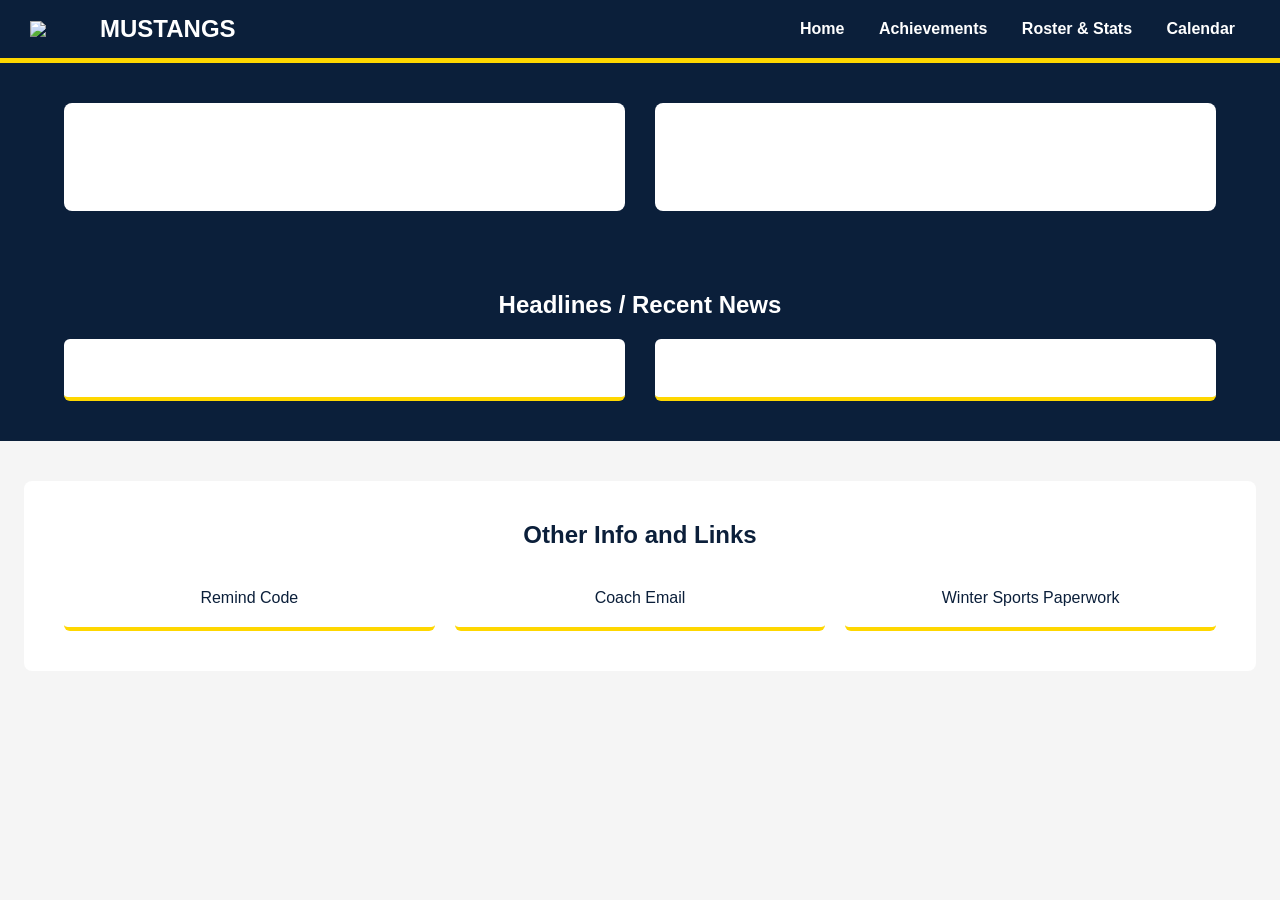
==== index.html @ b6c2684f "bone of site" ====
<!DOCTYPE html>
<html>
<head>
  <title>Mustang Wrestling</title>
  <link rel="stylesheet" href="style.css">
</head>
<body>

<div class="navbar">
  <div class="logo">
    <img src="logo.png">
    <h2>MUSTANGS</h2>
  </div>
  <div class="nav-links">
    <a href="index.html">Home</a>
    <a href="achievements.html">Achievements</a>
    <a href="roster.html">Roster & Stats</a>
    <a href="calendar.html">Calendar</a>
  </div>
</div>

<div class="section dark">
  <div class="container grid-2">
    <div class="card">
      <h2>Coach of the Year</h2>
    </div>
    <div class="card">
      <h3>Picture</h3>
    </div>
  </div>
</div>

<div class="section dark">
  <div class="container">
    <h2 style="text-align:center;">Headlines / Recent News</h2>
    <div class="grid-2" style="margin-top:20px;">
      <div class="btn">Records</div>
      <div class="btn">Team Achievements</div>
    </div>
  </div>
</div>

<div class="section">
  <div class="container card">
    <h2 style="text-align:center;">Other Info and Links</h2>
    <div class="grid-3" style="margin-top:20px;">
      <div class="btn">Remind Code</div>
      <div class="btn">Coach Email</div>
      <div class="btn">Winter Sports Paperwork</div>
    </div>
  </div>
</div>

</body>
</html>
---- style.css ----
/* ===== GLOBAL ===== */
body {
  margin: 0;
  font-family: Arial, sans-serif;
  background: #f5f5f5;
  color: #0b1f3a;
}

h1, h2, h3 {
  margin: 0;
}

.container {
  width: 90%;
  margin: auto;
}

/* ===== NAVBAR ===== */
.navbar {
  background: #0b1f3a;
  color: white;
  display: flex;
  align-items: center;
  justify-content: space-between;
  padding: 15px 30px;
  border-bottom: 5px solid gold;
}

.logo {
  display: flex;
  align-items: center;
  gap: 10px;
}

.logo img {
  width: 60px;
}

.nav-links a {
  color: white;
  margin: 0 15px;
  text-decoration: none;
  font-weight: bold;
}

.nav-links a:hover {
  color: gold;
}

/* ===== BUTTONS ===== */
.btn {
  background: white;
  padding: 20px;
  text-align: center;
  border-radius: 6px;
  border-bottom: 4px solid gold;
  cursor: pointer;
  transition: 0.2s;
}

.btn:hover {
  transform: translateY(-3px);
}

/* ===== SECTIONS ===== */
.section {
  padding: 40px 0;
}

.dark {
  background: #0b1f3a;
  color: white;
}

.card {
  background: white;
  padding: 40px;
  border-radius: 8px;
}

/* ===== GRID ===== */
.grid-2 {
  display: grid;
  grid-template-columns: 1fr 1fr;
  gap: 30px;
}

.grid-3 {
  display: grid;
  grid-template-columns: repeat(3, 1fr);
  gap: 20px;
}

.grid-4 {
  display: grid;
  grid-template-columns: repeat(4, 1fr);
  gap: 20px;
}

/* ===== CALENDAR ===== */
.calendar {
  display: grid;
  grid-template-columns: repeat(7, 1fr);
  border: 2px solid gold;
}

.calendar div {
  border: 1px solid #ccc;
  height: 100px;
}

.calendar .header {
  background: #0b1f3a;
  color: white;
  text-align: center;
  line-height: 50px;
  height: 50px;
}
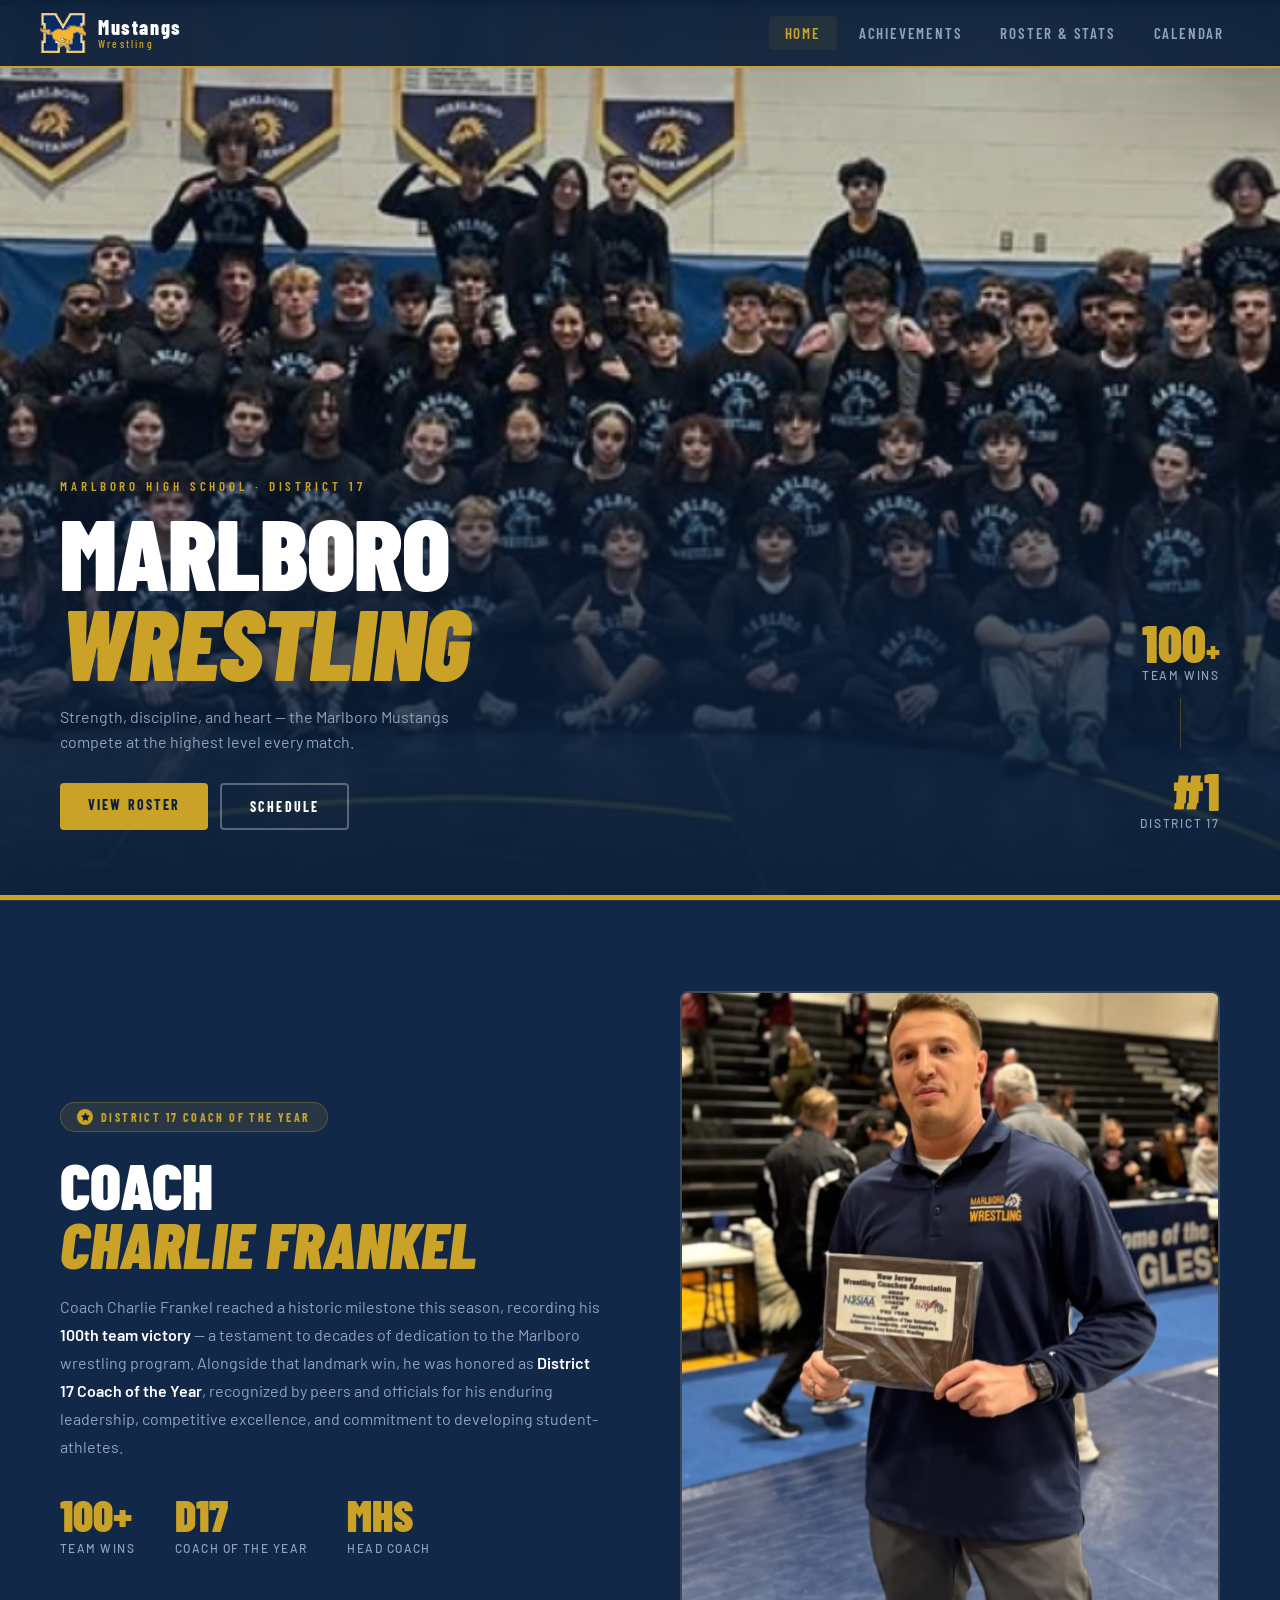
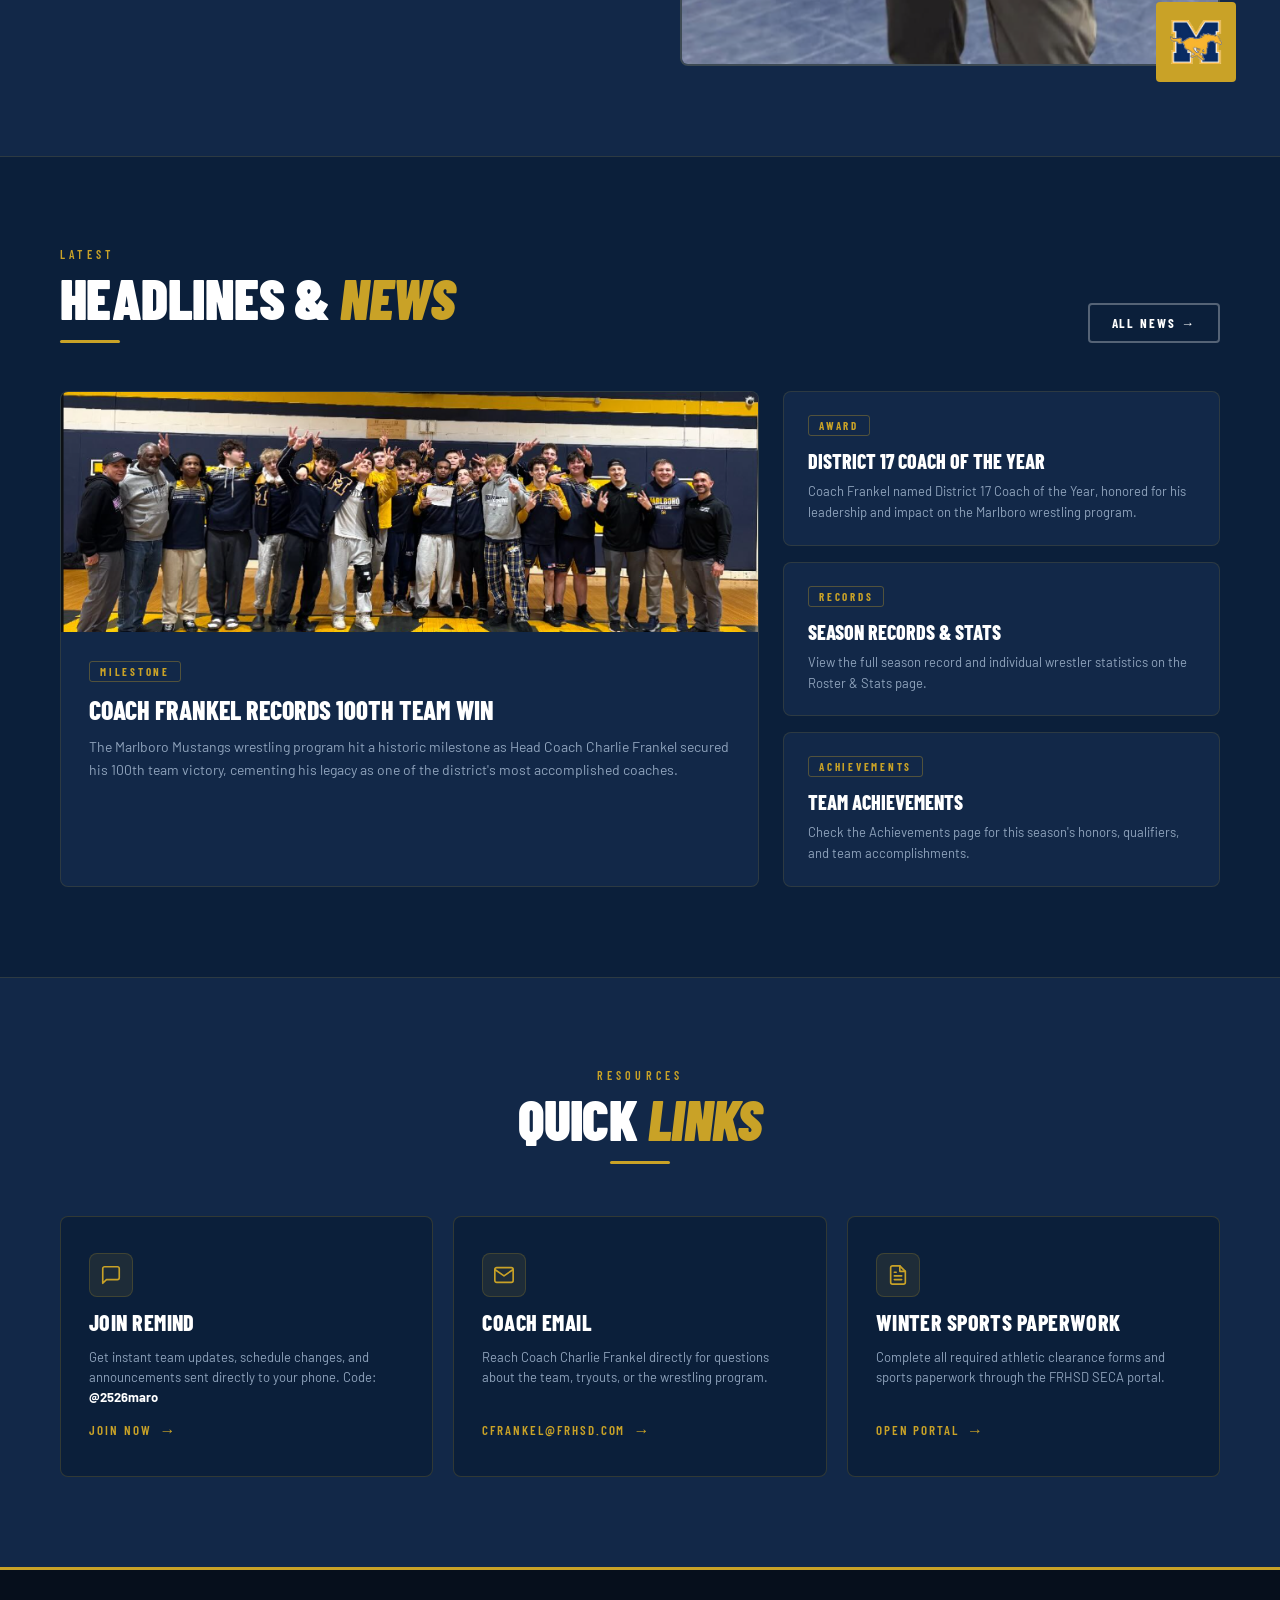
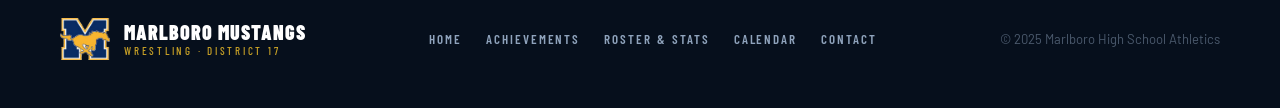
==== commit df58944b: "VERY LATE home and achieveemtn commit" ====
--- a/index.html
+++ b/index.html
@@ -1,55 +1,318 @@
-<!DOCTYPE html>
-<html>
-<head>
-  <title>Mustang Wrestling</title>
-  <link rel="stylesheet" href="style.css">
-</head>
-<body>
-
-<div class="navbar">
-  <div class="logo">
-    <img src="logo.png">
-    <h2>MUSTANGS</h2>
-  </div>
-  <div class="nav-links">
-    <a href="index.html">Home</a>
-    <a href="achievements.html">Achievements</a>
-    <a href="roster.html">Roster & Stats</a>
-    <a href="calendar.html">Calendar</a>
-  </div>
-</div>
-
-<div class="section dark">
-  <div class="container grid-2">
-    <div class="card">
-      <h2>Coach of the Year</h2>
-    </div>
-    <div class="card">
-      <h3>Picture</h3>
-    </div>
-  </div>
-</div>
-
-<div class="section dark">
-  <div class="container">
-    <h2 style="text-align:center;">Headlines / Recent News</h2>
-    <div class="grid-2" style="margin-top:20px;">
-      <div class="btn">Records</div>
-      <div class="btn">Team Achievements</div>
-    </div>
-  </div>
-</div>
-
-<div class="section">
-  <div class="container card">
-    <h2 style="text-align:center;">Other Info and Links</h2>
-    <div class="grid-3" style="margin-top:20px;">
-      <div class="btn">Remind Code</div>
-      <div class="btn">Coach Email</div>
-      <div class="btn">Winter Sports Paperwork</div>
-    </div>
-  </div>
-</div>
-
-</body>
-</html>+<!doctype html>
+<html lang="en">
+  <head>
+    <meta charset="UTF-8" />
+    <meta name="viewport" content="width=device-width, initial-scale=1.0" />
+    <title>Marlboro Mustangs Wrestling</title>
+    <link rel="icon" href="mustangslogo.png" />
+    <link rel="preconnect" href="https://fonts.googleapis.com" />
+    <link rel="preconnect" href="https://fonts.gstatic.com" crossorigin />
+    <link
+      href="https://fonts.googleapis.com/css2?family=Barlow+Condensed:ital,wght@0,400;0,600;0,700;0,800;0,900;1,700&family=Barlow:wght@400;500;600&display=swap"
+      rel="stylesheet"
+    />
+    <link rel="stylesheet" href="style.css" />
+  </head>
+  <body>
+    <!-- NAVBAR -->
+    <header class="navbar">
+      <a class="nav-logo" href="index.html">
+        <img src="mustangslogo.png" alt="Marlboro Mustangs logo" />
+        <div class="nav-logo-text">
+          Mustangs
+          <span>Wrestling</span>
+        </div>
+      </a>
+      <nav class="nav-links">
+        <a href="index.html" class="active">Home</a>
+        <a href="achievements.html">Achievements</a>
+        <a href="roster.html">Roster &amp; Stats</a>
+        <a href="calendar.html">Calendar</a>
+      </nav>
+    </header>
+
+    <!-- HERO -->
+    <section class="hero">
+      <!--
+    REPLACE: swap src below with your hero/team photo path.
+    The team photo (1776652568587_image.png) works great here.
+    Example: <img class="hero-img" src="1776652568587_image.png" alt="Marlboro Wrestling team">
+  -->
+      <img
+        class="hero-img"
+        src="teamphoto.png"
+        alt="Marlboro Mustangs Wrestling team"
+      />
+      <div class="hero-gradient"></div>
+      <div class="hero-accent"></div>
+
+      <div class="hero-content">
+        <div class="hero-left">
+          <p class="hero-eyebrow">Marlboro High School · District 17</p>
+          <h1 class="hero-title">
+            Marlboro<br />
+            <em>Wrestling</em>
+          </h1>
+          <p class="hero-sub">
+            Strength, discipline, and heart — the Marlboro Mustangs compete at
+            the highest level every match.
+          </p>
+          <div class="hero-buttons">
+            <a href="roster.html" class="btn-gold">View Roster</a>
+            <a href="calendar.html" class="btn-outline">Schedule</a>
+          </div>
+        </div>
+
+        <div class="hero-right">
+          <div class="hero-stat">
+            <div class="hero-stat-num">
+              100<span style="font-size: 32px">+</span>
+            </div>
+            <div class="hero-stat-label">Team Wins</div>
+          </div>
+          <div class="hero-divider"></div>
+          <div class="hero-stat">
+            <div class="hero-stat-num">#1</div>
+            <div class="hero-stat-label">District 17</div>
+          </div>
+        </div>
+      </div>
+    </section>
+
+    <!-- COACH SECTION -->
+    <section class="section coach-section">
+      <div class="coach-inner">
+        <div class="coach-copy">
+          <div class="coach-badge">
+            <div class="badge-icon">
+              <svg width="9" height="9" viewBox="0 0 9 9" fill="none">
+                <polygon
+                  points="4.5,0.5 5.8,3.3 9,3.7 6.7,5.9 7.3,9 4.5,7.5 1.7,9 2.3,5.9 0,3.7 3.2,3.3"
+                  fill="#0b1f3a"
+                />
+              </svg>
+            </div>
+            <span class="coach-badge-text">District 17 Coach of the Year</span>
+          </div>
+
+          <h2 class="coach-name">Coach<br /><em>Charlie Frankel</em></h2>
+
+          <p class="coach-bio">
+            Coach Charlie Frankel reached a historic milestone this season,
+            recording his
+            <strong>100th team victory</strong> — a testament to decades of
+            dedication to the Marlboro wrestling program. Alongside that
+            landmark win, he was honored as
+            <strong>District 17 Coach of the Year</strong>, recognized by peers
+            and officials for his enduring leadership, competitive excellence,
+            and commitment to developing student-athletes.
+          </p>
+
+          <div class="coach-stats">
+            <div class="coach-stat">
+              <div class="coach-stat-num">100+</div>
+              <div class="coach-stat-label">Team Wins</div>
+            </div>
+            <div class="coach-stat">
+              <div class="coach-stat-num">D17</div>
+              <div class="coach-stat-label">Coach of the Year</div>
+            </div>
+            <div class="coach-stat">
+              <div class="coach-stat-num">MHS</div>
+              <div class="coach-stat-label">Head Coach</div>
+            </div>
+          </div>
+        </div>
+
+        <div class="coach-img-wrap">
+          <div class="coach-img-frame">
+            <!--
+          REPLACE: Add coach photo here.
+          Example: <img src="coach-frankel.jpg" alt="Coach Charlie Frankel">
+          Until then, placeholder is shown.
+        -->
+            <img src="COTY2.png" alt="Coach Charlie Frankel" />
+          </div>
+          <div class="coach-corner">
+            <img src="mustangslogo.png" alt="Mustangs logo" />
+          </div>
+        </div>
+      </div>
+    </section>
+
+    <!-- NEWS / HEADLINES SECTION -->
+    <section class="section news-section">
+      <div class="news-inner">
+        <div class="news-header">
+          <div>
+            <p class="section-label">Latest</p>
+            <h2 class="section-heading">Headlines &amp; <em>News</em></h2>
+            <div class="gold-rule"></div>
+          </div>
+          <a
+            href="achievements.html"
+            class="btn-outline"
+            style="font-size: 13px; padding: 10px 22px"
+            >All News →</a
+          >
+        </div>
+
+        <div class="news-grid">
+          <!-- MAIN STORY -->
+          <div class="news-card">
+            <img class="news-card-img" src="100.png" alt="Team celebrating" />
+            <div class="news-card-body">
+              <span class="news-tag">Milestone</span>
+              <h3 class="news-card-title">
+                Coach Frankel Records 100th Team Win
+              </h3>
+              <p class="news-card-desc">
+                The Marlboro Mustangs wrestling program hit a historic milestone
+                as Head Coach Charlie Frankel secured his 100th team victory,
+                cementing his legacy as one of the district's most accomplished
+                coaches.
+              </p>
+            </div>
+          </div>
+
+          <!-- SIDE STORIES -->
+          <div class="news-side">
+            <div class="news-small">
+              <span class="news-tag">Award</span>
+              <h3 class="news-small-title">District 17 Coach of the Year</h3>
+              <p class="news-small-desc">
+                Coach Frankel named District 17 Coach of the Year, honored for
+                his leadership and impact on the Marlboro wrestling program.
+              </p>
+            </div>
+
+            <div class="news-small">
+              <span class="news-tag">Records</span>
+              <h3 class="news-small-title">Season Records &amp; Stats</h3>
+              <p class="news-small-desc">
+                <!--
+              REPLACE: Add season record here. E.g. "The Mustangs finished the season 14-3 with..."
+            -->
+                View the full season record and individual wrestler statistics
+                on the Roster &amp; Stats page.
+              </p>
+            </div>
+
+            <div class="news-small">
+              <span class="news-tag">Achievements</span>
+              <h3 class="news-small-title">Team Achievements</h3>
+              <p class="news-small-desc">
+                <!--
+              REPLACE: Add team achievements. E.g. "Three Mustangs qualified for states..."
+            -->
+                Check the Achievements page for this season's honors,
+                qualifiers, and team accomplishments.
+              </p>
+            </div>
+          </div>
+        </div>
+      </div>
+    </section>
+
+    <!-- LINKS SECTION -->
+    <section class="section links-section">
+      <div class="links-inner">
+        <div class="links-header">
+          <p class="section-label">Resources</p>
+          <h2 class="section-heading">Quick <em>Links</em></h2>
+          <div class="gold-rule" style="margin: 16px auto 0"></div>
+        </div>
+
+        <div class="links-grid">
+          <!-- REMIND -->
+          <a
+            class="link-card"
+            href="https://www.remind.com/join/2526maro"
+            target="_blank"
+            rel="noopener"
+          >
+            <div class="link-icon">
+              <svg viewBox="0 0 24 24">
+                <path
+                  d="M21 15a2 2 0 0 1-2 2H7l-4 4V5a2 2 0 0 1 2-2h14a2 2 0 0 1 2 2z"
+                />
+              </svg>
+            </div>
+            <div class="link-title">Join Remind</div>
+            <p class="link-desc">
+              Get instant team updates, schedule changes, and announcements sent
+              directly to your phone. Code:
+              <strong style="color: var(--white)">@2526maro</strong>
+            </p>
+            <span class="link-arrow">Join Now</span>
+          </a>
+
+          <!-- COACH EMAIL -->
+          <a class="link-card" href="mailto:cfrankel@frhsd.com">
+            <div class="link-icon">
+              <svg viewBox="0 0 24 24">
+                <path
+                  d="M4 4h16c1.1 0 2 .9 2 2v12c0 1.1-.9 2-2 2H4c-1.1 0-2-.9-2-2V6c0-1.1.9-2 2-2z"
+                />
+                <polyline points="22,6 12,13 2,6" />
+              </svg>
+            </div>
+            <div class="link-title">Coach Email</div>
+            <p class="link-desc">
+              Reach Coach Charlie Frankel directly for questions about the team,
+              tryouts, or the wrestling program.
+            </p>
+            <span class="link-arrow">cfrankel@frhsd.com</span>
+          </a>
+
+          <!-- PAPERWORK -->
+          <a
+            class="link-card"
+            href="https://sites.google.com/frhsd.com/frhsdsecasite/home"
+            target="_blank"
+            rel="noopener"
+          >
+            <div class="link-icon">
+              <svg viewBox="0 0 24 24">
+                <path
+                  d="M14 2H6a2 2 0 0 0-2 2v16a2 2 0 0 0 2 2h12a2 2 0 0 0 2-2V8z"
+                />
+                <polyline points="14 2 14 8 20 8" />
+                <line x1="16" y1="13" x2="8" y2="13" />
+                <line x1="16" y1="17" x2="8" y2="17" />
+                <polyline points="10 9 9 9 8 9" />
+              </svg>
+            </div>
+            <div class="link-title">Winter Sports Paperwork</div>
+            <p class="link-desc">
+              Complete all required athletic clearance forms and sports
+              paperwork through the FRHSD SECA portal.
+            </p>
+            <span class="link-arrow">Open Portal</span>
+          </a>
+        </div>
+      </div>
+    </section>
+
+    <!-- FOOTER -->
+    <footer class="footer">
+      <div class="footer-brand">
+        <img src="mustangslogo.png" alt="Mustangs logo" />
+        <div class="footer-brand-text">
+          <div class="footer-brand-name">Marlboro Mustangs</div>
+          <div class="footer-brand-sub">Wrestling · District 17</div>
+        </div>
+      </div>
+
+      <nav class="footer-links">
+        <a href="index.html">Home</a>
+        <a href="achievements.html">Achievements</a>
+        <a href="roster.html">Roster &amp; Stats</a>
+        <a href="calendar.html">Calendar</a>
+        <a href="mailto:cfrankel@frhsd.com">Contact</a>
+      </nav>
+
+      <p class="footer-copy">&copy; 2025 Marlboro High School Athletics</p>
+    </footer>
+  </body>
+</html>
--- a/style.css
+++ b/style.css
@@ -1,118 +1,756 @@
-/* ===== GLOBAL ===== */
-body {
-  margin: 0;
-  font-family: Arial, sans-serif;
-  background: #f5f5f5;
-  color: #0b1f3a;
-}
-
-h1, h2, h3 {
-  margin: 0;
-}
-
-.container {
-  width: 90%;
-  margin: auto;
-}
-
-/* ===== NAVBAR ===== */
-.navbar {
-  background: #0b1f3a;
-  color: white;
-  display: flex;
-  align-items: center;
-  justify-content: space-between;
-  padding: 15px 30px;
-  border-bottom: 5px solid gold;
-}
-
-.logo {
-  display: flex;
-  align-items: center;
-  gap: 10px;
-}
-
-.logo img {
-  width: 60px;
-}
-
-.nav-links a {
-  color: white;
-  margin: 0 15px;
-  text-decoration: none;
-  font-weight: bold;
-}
-
-.nav-links a:hover {
-  color: gold;
-}
-
-/* ===== BUTTONS ===== */
-.btn {
-  background: white;
-  padding: 20px;
-  text-align: center;
-  border-radius: 6px;
-  border-bottom: 4px solid gold;
-  cursor: pointer;
-  transition: 0.2s;
-}
-
-.btn:hover {
-  transform: translateY(-3px);
-}
-
-/* ===== SECTIONS ===== */
-.section {
-  padding: 40px 0;
-}
-
-.dark {
-  background: #0b1f3a;
-  color: white;
-}
-
-.card {
-  background: white;
-  padding: 40px;
-  border-radius: 8px;
-}
-
-/* ===== GRID ===== */
-.grid-2 {
-  display: grid;
-  grid-template-columns: 1fr 1fr;
-  gap: 30px;
-}
-
-.grid-3 {
-  display: grid;
-  grid-template-columns: repeat(3, 1fr);
-  gap: 20px;
-}
-
-.grid-4 {
-  display: grid;
-  grid-template-columns: repeat(4, 1fr);
-  gap: 20px;
-}
-
-/* ===== CALENDAR ===== */
-.calendar {
-  display: grid;
-  grid-template-columns: repeat(7, 1fr);
-  border: 2px solid gold;
-}
-
-.calendar div {
-  border: 1px solid #ccc;
-  height: 100px;
-}
-
-.calendar .header {
-  background: #0b1f3a;
-  color: white;
-  text-align: center;
-  line-height: 50px;
-  height: 50px;
-}+ *, *::before, *::after { box-sizing: border-box; margin: 0; padding: 0; }
+
+    :root {
+      --navy: #0b1f3a;
+      --navy-mid: #122848;
+      --navy-light: #1a3560;
+      --gold: #C9A227;
+      --gold-bright: #F5C842;
+      --gold-dim: #a07d10;
+      --white: #ffffff;
+      --off-white: #f4f1ea;
+      --text-muted: #8fa3bc;
+    }
+
+    html { scroll-behavior: smooth; }
+
+    body {
+      font-family: 'Barlow', sans-serif;
+      background: var(--navy);
+      color: var(--white);
+      overflow-x: hidden;
+    }
+
+    /* ── NAVBAR ── */
+    .navbar {
+      position: fixed;
+      top: 0; left: 0; right: 0;
+      z-index: 100;
+      background: rgba(11, 31, 58, 0.92);
+      backdrop-filter: blur(10px);
+      border-bottom: 2px solid var(--gold);
+      display: flex;
+      align-items: center;
+      justify-content: space-between;
+      padding: 0 40px;
+      height: 68px;
+    }
+
+    .nav-logo {
+      display: flex;
+      align-items: center;
+      gap: 12px;
+      text-decoration: none;
+    }
+
+    .nav-logo img {
+      width: 46px;
+      height: 46px;
+      object-fit: contain;
+    }
+
+    .nav-logo-text {
+      font-family: 'Barlow Condensed', sans-serif;
+      font-weight: 800;
+      font-size: 20px;
+      color: var(--white);
+      letter-spacing: 0.08em;
+      line-height: 1.1;
+    }
+
+    .nav-logo-text span {
+      display: block;
+      font-size: 11px;
+      font-weight: 500;
+      color: var(--gold);
+      letter-spacing: 0.2em;
+    }
+
+    .nav-links {
+      display: flex;
+      align-items: center;
+      gap: 6px;
+    }
+
+    .nav-links a {
+      font-family: 'Barlow Condensed', sans-serif;
+      font-weight: 600;
+      font-size: 15px;
+      letter-spacing: 0.12em;
+      text-transform: uppercase;
+      color: var(--text-muted);
+      text-decoration: none;
+      padding: 8px 16px;
+      border-radius: 4px;
+      transition: color 0.2s, background 0.2s;
+    }
+
+    .nav-links a:hover, .nav-links a.active {
+      color: var(--gold);
+      background: rgba(201,162,39,0.08);
+    }
+
+    /* ── HERO ── */
+    .hero {
+      position: relative;
+      height: 100vh;
+      min-height: 600px;
+      display: flex;
+      align-items: flex-end;
+      overflow: hidden;
+    }
+
+    .hero-img {
+      position: absolute;
+      inset: 0;
+      width: 100%;
+      height: 100%;
+      object-fit: cover;
+      object-position: center top;
+    }
+
+    .hero-gradient {
+      position: absolute;
+      inset: 0;
+      background: linear-gradient(
+        to bottom,
+        rgba(11,31,58,0.3) 0%,
+        rgba(11,31,58,0.15) 40%,
+        rgba(11,31,58,0.75) 70%,
+        rgba(11,31,58,0.97) 100%
+      );
+    }
+
+    .hero-accent {
+      position: absolute;
+      bottom: 0; left: 0; right: 0;
+      height: 5px;
+      background: var(--gold);
+    }
+
+    .hero-content {
+      position: relative;
+      z-index: 2;
+      width: 100%;
+      padding: 0 60px 70px;
+      display: flex;
+      align-items: flex-end;
+      justify-content: space-between;
+      gap: 40px;
+    }
+
+    .hero-left {}
+
+    .hero-eyebrow {
+      font-family: 'Barlow Condensed', sans-serif;
+      font-size: 13px;
+      font-weight: 600;
+      letter-spacing: 0.3em;
+      color: var(--gold);
+      text-transform: uppercase;
+      margin-bottom: 12px;
+    }
+
+    .hero-title {
+      font-family: 'Barlow Condensed', sans-serif;
+      font-size: clamp(56px, 8vw, 100px);
+      font-weight: 900;
+      line-height: 0.9;
+      text-transform: uppercase;
+      color: var(--white);
+      letter-spacing: -0.01em;
+    }
+
+    .hero-title em {
+      font-style: italic;
+      color: var(--gold);
+    }
+
+    .hero-sub {
+      font-size: 16px;
+      color: var(--text-muted);
+      margin-top: 18px;
+      max-width: 400px;
+      line-height: 1.6;
+    }
+
+    .hero-buttons {
+      display: flex;
+      gap: 12px;
+      margin-top: 28px;
+    }
+
+    .btn-gold {
+      font-family: 'Barlow Condensed', sans-serif;
+      font-size: 14px;
+      font-weight: 700;
+      letter-spacing: 0.15em;
+      text-transform: uppercase;
+      background: var(--gold);
+      color: var(--navy);
+      padding: 13px 28px;
+      border-radius: 4px;
+      text-decoration: none;
+      transition: background 0.2s, transform 0.15s;
+      display: inline-block;
+    }
+
+    .btn-gold:hover {
+      background: var(--gold-bright);
+      transform: translateY(-2px);
+    }
+
+    .btn-outline {
+      font-family: 'Barlow Condensed', sans-serif;
+      font-size: 14px;
+      font-weight: 700;
+      letter-spacing: 0.15em;
+      text-transform: uppercase;
+      background: transparent;
+      color: var(--white);
+      padding: 13px 28px;
+      border-radius: 4px;
+      border: 2px solid rgba(255,255,255,0.3);
+      text-decoration: none;
+      transition: border-color 0.2s, color 0.2s, transform 0.15s;
+      display: inline-block;
+    }
+
+    .btn-outline:hover {
+      border-color: var(--gold);
+      color: var(--gold);
+      transform: translateY(-2px);
+    }
+
+    .hero-right {
+      display: flex;
+      flex-direction: column;
+      align-items: flex-end;
+      gap: 16px;
+      flex-shrink: 0;
+    }
+
+    .hero-stat {
+      text-align: right;
+    }
+
+    .hero-stat-num {
+      font-family: 'Barlow Condensed', sans-serif;
+      font-size: 52px;
+      font-weight: 900;
+      color: var(--gold);
+      line-height: 1;
+    }
+
+    .hero-stat-label {
+      font-size: 12px;
+      font-weight: 500;
+      letter-spacing: 0.15em;
+      color: var(--text-muted);
+      text-transform: uppercase;
+    }
+
+    .hero-divider {
+      width: 1px;
+      height: 50px;
+      background: rgba(201,162,39,0.3);
+      margin: 0 auto;
+    }
+
+    /* ── SECTION BASE ── */
+    .section {
+      padding: 90px 60px;
+    }
+
+    .section-label {
+      font-family: 'Barlow Condensed', sans-serif;
+      font-size: 12px;
+      font-weight: 600;
+      letter-spacing: 0.35em;
+      color: var(--gold);
+      text-transform: uppercase;
+      margin-bottom: 10px;
+    }
+
+    .section-heading {
+      font-family: 'Barlow Condensed', sans-serif;
+      font-size: clamp(36px, 5vw, 56px);
+      font-weight: 900;
+      text-transform: uppercase;
+      line-height: 0.95;
+      color: var(--white);
+      letter-spacing: -0.01em;
+    }
+
+    .section-heading em {
+      font-style: italic;
+      color: var(--gold);
+    }
+
+    /* ── COACH SECTION ── */
+    .coach-section {
+      background: var(--navy-mid);
+      border-top: 1px solid rgba(201,162,39,0.15);
+      border-bottom: 1px solid rgba(201,162,39,0.15);
+    }
+
+    .coach-inner {
+      max-width: 1200px;
+      margin: 0 auto;
+      display: grid;
+      grid-template-columns: 1fr 1fr;
+      gap: 80px;
+      align-items: center;
+    }
+
+    .coach-badge {
+      display: inline-flex;
+      align-items: center;
+      gap: 8px;
+      background: rgba(201,162,39,0.12);
+      border: 1px solid rgba(201,162,39,0.3);
+      border-radius: 30px;
+      padding: 6px 16px;
+      margin-bottom: 24px;
+    }
+
+    .badge-icon {
+      width: 16px;
+      height: 16px;
+      background: var(--gold);
+      border-radius: 50%;
+      display: flex;
+      align-items: center;
+      justify-content: center;
+      flex-shrink: 0;
+    }
+
+    .coach-badge-text {
+      font-family: 'Barlow Condensed', sans-serif;
+      font-size: 12px;
+      font-weight: 700;
+      letter-spacing: 0.2em;
+      color: var(--gold);
+      text-transform: uppercase;
+    }
+
+    .coach-name {
+      font-family: 'Barlow Condensed', sans-serif;
+      font-size: clamp(40px, 5vw, 64px);
+      font-weight: 900;
+      text-transform: uppercase;
+      line-height: 0.92;
+      color: var(--white);
+      margin-bottom: 20px;
+    }
+
+    .coach-name em {
+      font-style: italic;
+      color: var(--gold);
+    }
+
+    .coach-bio {
+      font-size: 16px;
+      line-height: 1.75;
+      color: var(--text-muted);
+      margin-bottom: 32px;
+    }
+
+    .coach-bio strong {
+      color: var(--white);
+      font-weight: 600;
+    }
+
+    .coach-stats {
+      display: flex;
+      gap: 40px;
+    }
+
+    .coach-stat {}
+
+    .coach-stat-num {
+      font-family: 'Barlow Condensed', sans-serif;
+      font-size: 44px;
+      font-weight: 900;
+      color: var(--gold);
+      line-height: 1;
+    }
+
+    .coach-stat-label {
+      font-size: 12px;
+      font-weight: 500;
+      letter-spacing: 0.12em;
+      color: var(--text-muted);
+      text-transform: uppercase;
+      margin-top: 4px;
+    }
+
+    .coach-img-wrap {
+      position: relative;
+    }
+
+    .coach-img-frame {
+      width: 100%;
+      aspect-ratio: 4/5;
+      background: var(--navy-light);
+      border-radius: 8px;
+      overflow: hidden;
+      border: 2px solid rgba(201,162,39,0.2);
+      position: relative;
+      display: flex;
+      align-items: center;
+      justify-content: center;
+    }
+
+    .coach-img-frame img {
+      width: 100%;
+      height: 100%;
+      object-fit: cover;
+    }
+
+    .coach-placeholder {
+      text-align: center;
+      color: var(--text-muted);
+    }
+
+    .coach-placeholder svg {
+      opacity: 0.2;
+      margin-bottom: 12px;
+    }
+
+    .coach-placeholder p {
+      font-family: 'Barlow Condensed', sans-serif;
+      font-size: 14px;
+      letter-spacing: 0.15em;
+      opacity: 0.5;
+    }
+
+    .coach-corner {
+      position: absolute;
+      bottom: -16px;
+      right: -16px;
+      width: 80px;
+      height: 80px;
+      background: var(--gold);
+      border-radius: 4px;
+      display: flex;
+      align-items: center;
+      justify-content: center;
+    }
+
+    .coach-corner img {
+      width: 52px;
+      height: 52px;
+      object-fit: contain;
+    }
+
+    /* ── NEWS SECTION ── */
+    .news-section {
+      background: var(--navy);
+    }
+
+    .news-inner {
+      max-width: 1200px;
+      margin: 0 auto;
+    }
+
+    .news-header {
+      display: flex;
+      align-items: flex-end;
+      justify-content: space-between;
+      margin-bottom: 48px;
+    }
+
+    .news-grid {
+      display: grid;
+      grid-template-columns: 1.6fr 1fr;
+      gap: 24px;
+    }
+
+    .news-card {
+      background: var(--navy-mid);
+      border: 1px solid rgba(201,162,39,0.15);
+      border-radius: 8px;
+      overflow: hidden;
+      transition: border-color 0.25s, transform 0.25s;
+      cursor: pointer;
+    }
+
+    .news-card:hover {
+      border-color: rgba(201,162,39,0.5);
+      transform: translateY(-4px);
+    }
+
+    .news-card-img {
+      width: 100%;
+      height: 240px;
+      object-fit: cover;
+      display: block;
+    }
+
+    .news-card-img-placeholder {
+      width: 100%;
+      height: 240px;
+      background: var(--navy-light);
+      display: flex;
+      align-items: center;
+      justify-content: center;
+      color: var(--text-muted);
+      font-family: 'Barlow Condensed', sans-serif;
+      font-size: 13px;
+      letter-spacing: 0.15em;
+    }
+
+    .news-card-body {
+      padding: 28px;
+    }
+
+    .news-tag {
+      display: inline-block;
+      font-family: 'Barlow Condensed', sans-serif;
+      font-size: 11px;
+      font-weight: 700;
+      letter-spacing: 0.25em;
+      text-transform: uppercase;
+      color: var(--gold);
+      border: 1px solid rgba(201,162,39,0.35);
+      border-radius: 3px;
+      padding: 3px 10px;
+      margin-bottom: 14px;
+    }
+
+    .news-card-title {
+      font-family: 'Barlow Condensed', sans-serif;
+      font-size: 26px;
+      font-weight: 800;
+      text-transform: uppercase;
+      color: var(--white);
+      line-height: 1.1;
+      margin-bottom: 10px;
+    }
+
+    .news-card-desc {
+      font-size: 14px;
+      line-height: 1.65;
+      color: var(--text-muted);
+    }
+
+    .news-side {
+      display: flex;
+      flex-direction: column;
+      gap: 16px;
+    }
+
+    .news-small {
+      background: var(--navy-mid);
+      border: 1px solid rgba(201,162,39,0.15);
+      border-radius: 8px;
+      padding: 22px 24px;
+      flex: 1;
+      transition: border-color 0.25s, transform 0.25s;
+      cursor: pointer;
+    }
+
+    .news-small:hover {
+      border-color: rgba(201,162,39,0.5);
+      transform: translateY(-3px);
+    }
+
+    .news-small-title {
+      font-family: 'Barlow Condensed', sans-serif;
+      font-size: 20px;
+      font-weight: 800;
+      text-transform: uppercase;
+      color: var(--white);
+      line-height: 1.15;
+      margin-bottom: 8px;
+    }
+
+    .news-small-desc {
+      font-size: 13px;
+      line-height: 1.6;
+      color: var(--text-muted);
+    }
+
+    /* ── LINKS SECTION ── */
+    .links-section {
+      background: var(--navy-mid);
+      border-top: 1px solid rgba(201,162,39,0.15);
+    }
+
+    .links-inner {
+      max-width: 1200px;
+      margin: 0 auto;
+    }
+
+    .links-header {
+      text-align: center;
+      margin-bottom: 52px;
+    }
+
+    .links-grid {
+      display: grid;
+      grid-template-columns: repeat(3, 1fr);
+      gap: 20px;
+    }
+
+    .link-card {
+      background: var(--navy);
+      border: 1px solid rgba(201,162,39,0.2);
+      border-radius: 8px;
+      padding: 36px 28px;
+      text-decoration: none;
+      display: flex;
+      flex-direction: column;
+      gap: 12px;
+      transition: border-color 0.25s, transform 0.25s, background 0.25s;
+    }
+
+    .link-card:hover {
+      border-color: var(--gold);
+      background: rgba(201,162,39,0.05);
+      transform: translateY(-4px);
+    }
+
+    .link-icon {
+      width: 44px;
+      height: 44px;
+      background: rgba(201,162,39,0.1);
+      border-radius: 8px;
+      border: 1px solid rgba(201,162,39,0.2);
+      display: flex;
+      align-items: center;
+      justify-content: center;
+    }
+
+    .link-icon svg {
+      width: 22px;
+      height: 22px;
+      stroke: var(--gold);
+      fill: none;
+      stroke-width: 1.8;
+      stroke-linecap: round;
+      stroke-linejoin: round;
+    }
+
+    .link-title {
+      font-family: 'Barlow Condensed', sans-serif;
+      font-size: 22px;
+      font-weight: 800;
+      text-transform: uppercase;
+      color: var(--white);
+      letter-spacing: 0.02em;
+    }
+
+    .link-desc {
+      font-size: 13px;
+      color: var(--text-muted);
+      line-height: 1.55;
+      flex: 1;
+    }
+
+    .link-arrow {
+      font-family: 'Barlow Condensed', sans-serif;
+      font-size: 13px;
+      font-weight: 600;
+      letter-spacing: 0.15em;
+      color: var(--gold);
+      text-transform: uppercase;
+      display: flex;
+      align-items: center;
+      gap: 8px;
+    }
+
+    .link-arrow::after {
+      content: '→';
+      font-size: 16px;
+    }
+
+    /* ── FOOTER ── */
+    .footer {
+      background: #060f1c;
+      border-top: 3px solid var(--gold);
+      padding: 48px 60px;
+      display: flex;
+      align-items: center;
+      justify-content: space-between;
+      gap: 24px;
+    }
+
+    .footer-brand {
+      display: flex;
+      align-items: center;
+      gap: 14px;
+    }
+
+    .footer-brand img {
+      width: 50px;
+      object-fit: contain;
+    }
+
+    .footer-brand-text {
+      font-family: 'Barlow Condensed', sans-serif;
+    }
+
+    .footer-brand-name {
+      font-size: 20px;
+      font-weight: 900;
+      text-transform: uppercase;
+      color: var(--white);
+      letter-spacing: 0.05em;
+    }
+
+    .footer-brand-sub {
+      font-size: 11px;
+      font-weight: 500;
+      letter-spacing: 0.25em;
+      color: var(--gold);
+      text-transform: uppercase;
+    }
+
+    .footer-links {
+      display: flex;
+      gap: 24px;
+    }
+
+    .footer-links a {
+      font-family: 'Barlow Condensed', sans-serif;
+      font-size: 13px;
+      font-weight: 600;
+      letter-spacing: 0.15em;
+      text-transform: uppercase;
+      color: var(--text-muted);
+      text-decoration: none;
+      transition: color 0.2s;
+    }
+
+    .footer-links a:hover { color: var(--gold); }
+
+    .footer-copy {
+      font-size: 13px;
+      color: var(--text-muted);
+      opacity: 0.5;
+    }
+
+    /* ── GOLD LINE DIVIDER ── */
+    .gold-rule {
+      width: 60px;
+      height: 3px;
+      background: var(--gold);
+      border-radius: 2px;
+      margin-top: 16px;
+    }
+
+    @media (max-width: 900px) {
+      .navbar { padding: 0 20px; }
+      .hero-content { padding: 0 24px 60px; flex-direction: column; align-items: flex-start; }
+      .hero-right { flex-direction: row; align-items: center; }
+      .section { padding: 60px 24px; }
+      .coach-inner { grid-template-columns: 1fr; gap: 48px; }
+      .coach-img-wrap { order: -1; }
+      .coach-img-frame { aspect-ratio: 16/9; }
+      .news-grid { grid-template-columns: 1fr; }
+      .links-grid { grid-template-columns: 1fr; }
+      .footer { flex-direction: column; text-align: center; padding: 40px 24px; }
+      .footer-links { flex-wrap: wrap; justify-content: center; }
+    }
